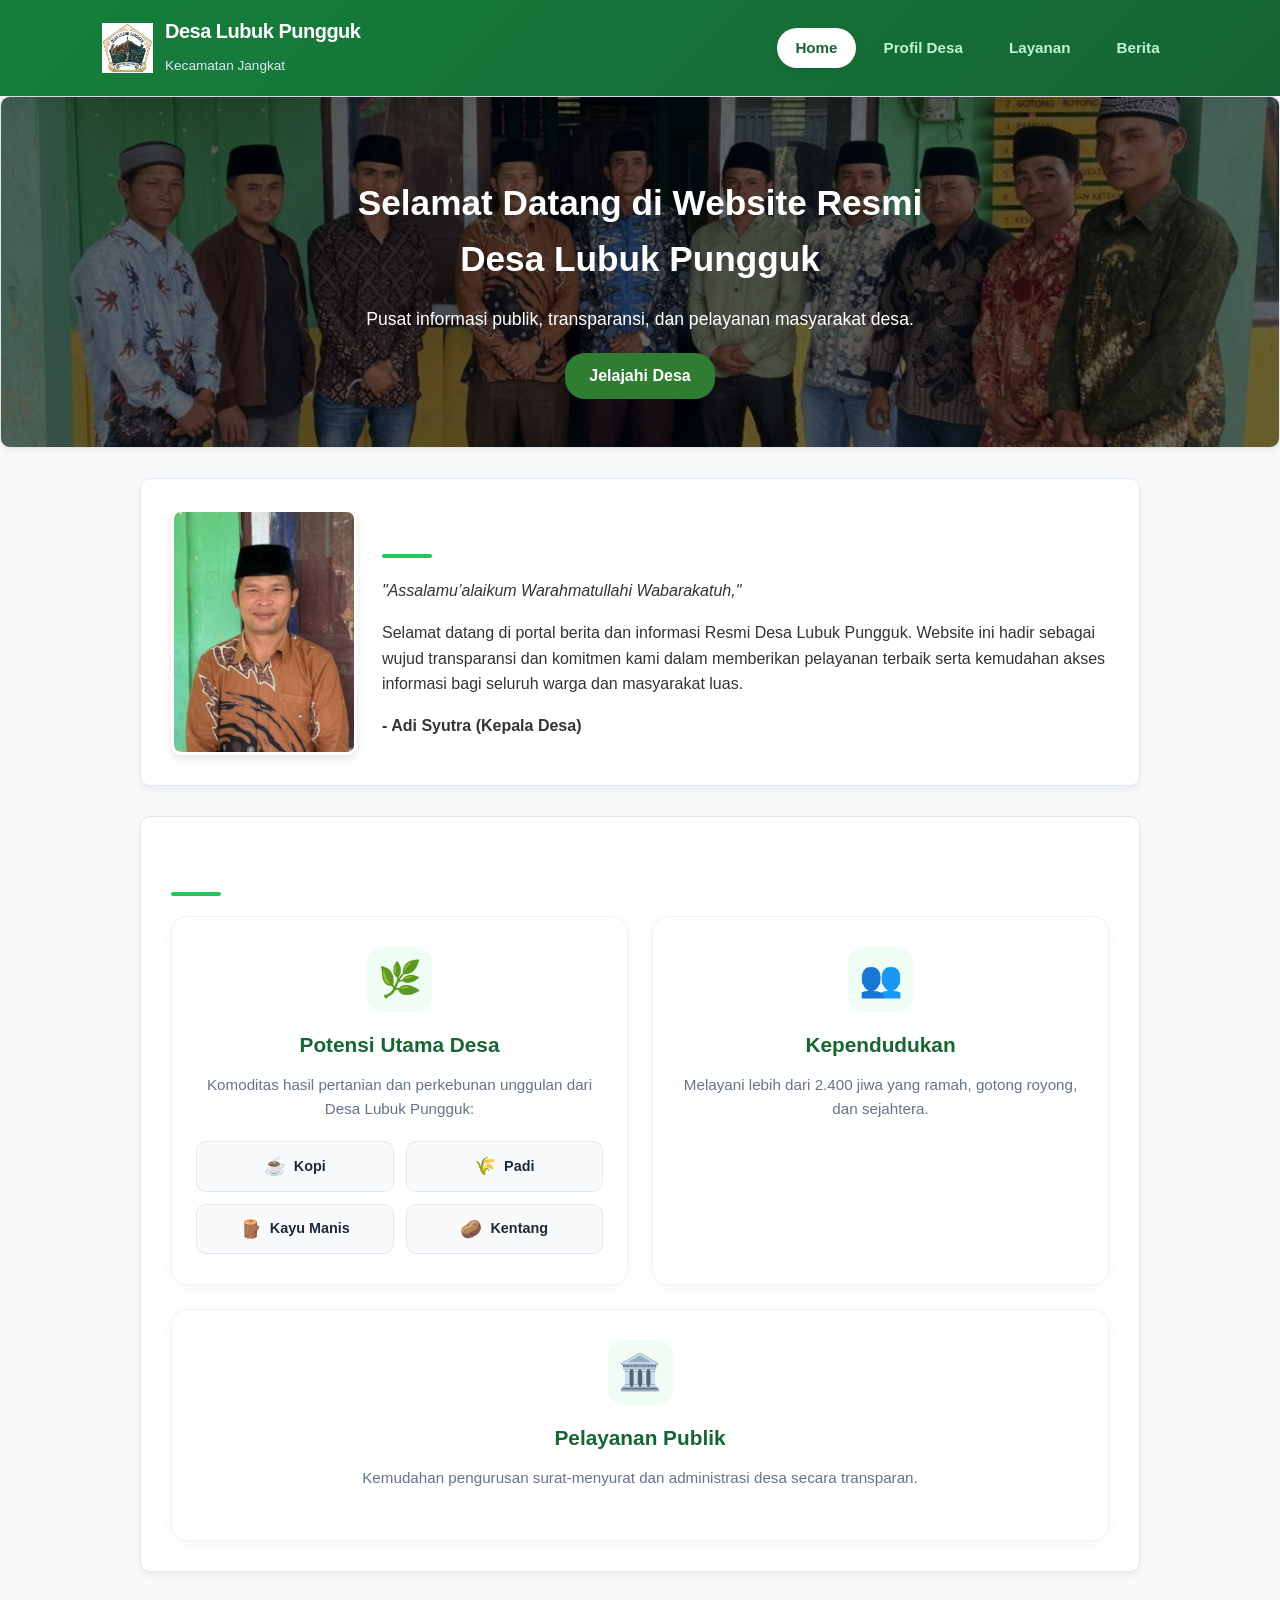
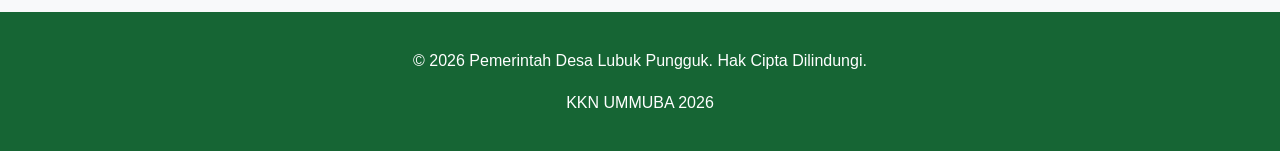
==== index.html @ f2534c93 "Add files via upload" ====
<!DOCTYPE html>
<html lang="id">

<head>
    <meta charset="UTF-8">
    <meta name="viewport" content="width=device-width, initial-scale=1.0">
    <title>Beranda - Desa Lubuk Pungguk</title>
    <link rel="stylesheet" href="index.css">
</head>

<body>

    <!-- Header & Navigasi Utama -->
    <header>
        <div class="logo">
            <img src="LOGO DESA1.png" alt="Logo Desa Lubuk Pungguk">
            <div class="logo-text">
                <h2>Desa Lubuk Pungguk</h2>
                <p>Kecamatan Jangkat</p>
            </div>
        </div>
        <nav>
            <a href="index.html" class="active">Home</a>
            <a href="profile.html">Profil Desa</a>
            <a href="Layanan.html">Layanan</a>
            <a href="berita.html" class="active">Berita</a>
        </nav>
    </header>

    <!-- Hero Section (Sambutan Utama) -->
    <section class="hero">
        <div class="hero-text">
            <h1>Selamat Datang di Website Resmi<br>Desa Lubuk Pungguk</h1>
            <p>Pusat informasi publik, transparansi, dan pelayanan masyarakat desa.</p>
            <a href="#sekilas" class="btn-utama">Jelajahi Desa</a>
        </div>
    </section>

    <!-- Konten Utama Beranda -->
    <main class="container">

        <!-- Sambutan Kepala Desa -->
        <section class="sambutan" id="sekilas">
            <div class="sambutan-box">
                <div class="foto-kades">
                    <img src="pak kades.jpeg" alt="Foto Bp. Adi Syutra - Kepala Desa" class="img-kades">
                </div>
                <div class="teks-sambutan">
                    <h2>Sambutan Kepala Desa</h2>
                    <p><em>"Assalamu’alaikum Warahmatullahi Wabarakatuh,"</em></p>
                    <p>Selamat datang di portal berita dan informasi Resmi Desa Lubuk Pungguk. Website ini hadir sebagai
                        wujud transparansi dan komitmen kami dalam memberikan pelayanan terbaik serta kemudahan akses
                        informasi bagi seluruh warga dan masyarakat luas.</p>
                    <p><strong>- Adi Syutra (Kepala Desa)</strong></p>
                </div>
            </div>
        </section>

        <!-- Ringkasan Fitur / Potensi Utama -->
        <section class="ringkasan-fitur">
            <h2>Seputar Desa Kami</h2>
            <div class="cards">
                <!-- Kartu 1: Potensi Utama Desa -->
                <div class="card card-ringkasan">
                    <div class="card-icon-box">
                        <span class="icon">🌿</span>
                    </div>
                    <h3>Potensi Utama Desa</h3>
                    <p class="card-desc">Komoditas hasil pertanian dan perkebunan unggulan dari Desa Lubuk Pungguk:</p>
            
                    <ul class="potensi-list">
                        <li>
                            <span class="item-icon">☕</span>
                            <span class="item-text">Kopi</span>
                        </li>
                        <li>
                            <span class="item-icon">🌾</span>
                            <span class="item-text">Padi</span>
                        </li>
                        <li>
                            <span class="item-icon">🪵</span>
                            <span class="item-text">Kayu Manis</span>
                        </li>
                        <li>
                            <span class="item-icon">🥔</span>
                            <span class="item-text">Kentang</span>
                        </li>
                    </ul>
                </div>
            
                <!-- Kartu 2: Kependudukan -->
                <div class="card card-ringkasan">
                    <div class="card-icon-box">
                        <span class="icon">👥</span>
                    </div>
                    <h3>Kependudukan</h3>
                    <p class="card-desc">Melayani lebih dari 2.400 jiwa yang ramah, gotong royong, dan sejahtera.</p>
                </div>
            
                <!-- Kartu 3: Pelayanan Publik -->
                <div class="card card-ringkasan">
                    <div class="card-icon-box">
                        <span class="icon">🏛️</span>
                    </div>
                    <h3>Pelayanan Publik</h3>
                    <p class="card-desc">Kemudahan pengurusan surat-menyurat dan administrasi desa secara transparan.</p>
                </div>
            </div>
        </section>


    </main>

    <!-- Footer -->
    <footer>
        <p>&copy; 2026 Pemerintah Desa Lubuk Pungguk. Hak Cipta Dilindungi.</p>
        <p>KKN UMMUBA 2026</p>
    </footer>

    <!-- Panggil file JavaScript -->
    <script src="script.js"></script>
</body>

</html>
---- index.css ----
/* Tampilan Dasar */
body {
    font-family: 'Segoe UI', Tahoma, Geneva, Verdana, sans-serif;
    margin: 0;
    padding: 0;
    background-color: #f8f9fa;
    color: #333;
    line-height: 1.6;
}

/* Header & Navigasi Universal */
/* Header & Navigasi Universal */
header {
    background: linear-gradient(135deg, #15803d 0%, #166534 100%);
    color: white;
    display: flex;
    justify-content: space-between;
    align-items: center;
    padding: 1.2rem 8%;
    position: sticky;
    top: 0;
    z-index: 100;
    box-shadow: 0 4px 20px rgba(0, 0, 0, 0.08);
}

.logo h2 {
    margin: 0;
    font-size: 1.35rem;
    font-weight: 700;
    letter-spacing: -0.5px;
}

nav {
    display: flex;
    align-items: center;
}

/* Style dasar menu navigasi */
nav a {
    color: #bbf7d0;
    text-decoration: none;
    margin-left: 10px;
    font-weight: 600;
    font-size: 0.95rem;
    padding: 8px 18px;
    border-radius: 20px;
    /* Transisi halus saat kursor diarahkan */
    transition: all 0.3s ease; 
    position: relative;
}

/* EFEK HOVER: Saat kursor diarahkan ke menu (Home, Profil, Layanan, dll) */
nav a:hover {
    color: #ffffff;
    background-color: rgba(255, 255, 255, 0.2); /* Latar belakang putih transparan */
    transform: translateY(-2px);                  /* Efek terangkat sedikit ke atas */
    box-shadow: 0 4px 10px rgba(0, 0, 0, 0.15);  /* Bayangan lembut di bawah menu */
}

/* Tampilan untuk menu yang sedang AKTIF (Halaman yang dibuka) */
nav a.active {
    color: #166534;
    background-color: #ffffff;                    /* Latar belakang putih solid */
    font-weight: 700;
    box-shadow: 0 2px 8px rgba(0, 0, 0, 0.1);
}

/* Bagian Logo + Teks Desa */
.logo {
    display: flex;
    align-items: center;
    gap: 12px; /* Jarak antara gambar logo dan teks */
}

.logo img {
    height: 50px; /* Ukuran tinggi logo */
    width: auto;
    object-fit: contain;
}

.logo-text h2 {
    margin: 0;
    font-size: 1.25rem;
    font-weight: 700;
    color: #ffffff;
    line-height: 1.2;
}

/* Menghapus garis hijau default h2 khusus untuk teks logo */
.logo-text h2::after {
    display: none;
}

.logo-text p {
    margin: 2px 0 0 0;
    font-size: 0.85rem;
    color: #e2e8f0;
    font-weight: 400;
}
/* Layout Konten Utama */
.container {
    max-width: 1050px;
    margin: 40px auto;
    padding: 0 20px;
}

section {
    background: #ffffff;
    padding: 32px;
    margin-bottom: 30px;
    border-radius: 16px;
    box-shadow: 0 4px 20px rgba(0, 0, 0, 0.03);
    border: 1px solid #e2e8f0;
}

h2 {
    color: #ffffff;
    font-size: 1.5rem;
    font-weight: 700;
    margin-top: 0;
    margin-bottom: 20px;
    position: relative;
    padding-bottom: 10px;
}

/* Akses garis hijau kecil di bawah setiap judul H2 */
h2::after {
    content: '';
    position: absolute;
    bottom: 0;
    left: 0;
    width: 50px;
    height: 4px;
    background-color: #22c55e;
    border-radius: 2px;
}
/* Hero Section */
.hero {
    background: linear-gradient(rgba(0, 0, 0, 0.6), rgba(0, 0, 0, 0.6)), 
                url(perangkat\ desa\ 2.jpeg) center/cover no-repeat;
    height: 350px;
    display: flex;
    justify-content: center;
    align-items: center;
    text-align: center;
    color: white;
    padding: 0 20px;
}

.hero h1 {
    font-size: 2.2rem;
    margin-bottom: 10px;
}

.hero p {
    font-size: 1.1rem;
    margin-bottom: 20px;
}

.btn-utama {
    display: inline-block;
    background-color: #2e7d32;
    color: white;
    padding: 10px 24px;
    text-decoration: none;
    border-radius: 20px;
    font-weight: bold;
}

.btn-utama:hover {
    background-color: #388e3c;
}

/* Layout Konten */
.container {
    max-width: 1000px;
    margin: 30px auto;
    padding: 0 20px;
}

section {
    background: white;
    padding: 30px;
    margin-bottom: 30px;
    border-radius: 10px;
    box-shadow: 0 4px 6px rgba(0,0,0,0.05);
}

h2 {
    color: #ffffff;
    margin-top: 0;
    margin-bottom: 20px;
}

/* Sambutan Kades */
.sambutan-box {
    display: flex;
    gap: 25px;
    align-items: center;
    flex-wrap: wrap;
}

/* --- Bagian Sambutan Kades di style.css --- */

/* Gaya untuk wadah fotonya */
.foto-kades {
    flex-shrink: 0; /* Agar foto tidak gepeng saat layar menyempit */
    display: flex;
    justify-content: center;
}

/* Gaya baru untuk mengatur ukuran foto yang sebenarnya */
.img-kades {
    /* --- REKOMENDASI UKURAN --- */
    width: 180px;      /* Lebar foto (misalnya 180 pixel) */
    height: 240px;     /* Tinggi foto (misalnya 240 pixel) */
    /* -------------------------- */
    
    object-fit: cover; /* Agar foto terpotong rapi jika aslinya tidak pas */
    object-position: center top; /* Memastikan wajah tetap terlihat di tengah atas */
    border-radius: 10px; /* Sudut foto agak melengkung */
    box-shadow: 0 4px 8px rgba(0,0,0,0.1); /* Efek bayangan halus */
    border: 3px solid white; /* Bingkai putih tebal agar terlihat elegan */
}

.teks-sambutan {
    flex: 1;
    min-width: 250px;
}

/* Container Cards */
.cards {
    display: flex;
    gap: 24px;
    align-items: stretch; /* Memastikan semua kartu memiliki tinggi yang sama */
    flex-wrap: wrap;
}

/* Gaya Seragam untuk Semua Kartu */
.card-ringkasan {
    flex: 1;
    min-width: 280px;
    background: #ffffff;
    border-radius: 16px;
    padding: 30px 24px;
    border: 1px solid #eef2f5;
    box-shadow: 0 4px 15px rgba(0, 0, 0, 0.04);
    display: flex;
    flex-direction: column;
    align-items: center;
    text-align: center;
    transition: transform 0.3s ease, box-shadow 0.3s ease;
}

.card-ringkasan:hover {
    transform: translateY(-5px);
    box-shadow: 0 8px 25px rgba(0, 0, 0, 0.08);
}

/* Container Icon Atas */
.card-icon-box {
    margin-bottom: 16px;
}

.card-ringkasan .icon {
    font-size: 2.2rem;
    display: inline-flex;
    align-items: center;
    justify-content: center;
    width: 65px;
    height: 65px;
    background-color: #f0fdf4;
    border-radius: 16px;
}

/* Judul Kartu */
.card-ringkasan h3 {
    color: #166534;
    font-size: 1.3rem;
    font-weight: 700;
    margin: 0 0 12px 0;
}

/* Deskripsi Kartu */
.card-desc {
    color: #64748b;
    font-size: 0.95rem;
    line-height: 1.6;
    margin: 0 0 20px 0;
}

/* Grid Komoditas Potensi Desa */
.potensi-list {
    list-style: none;
    padding: 0;
    margin: auto 0 0 0; /* Otomatis ke bawah */
    display: grid;
    grid-template-columns: repeat(2, 1fr);
    gap: 12px;
    width: 100%;
}

.potensi-list li {
    display: flex;
    align-items: center;
    justify-content: center;
    gap: 8px;
    background: #f8fafc;
    border: 1px solid #e2e8f0;
    padding: 10px 8px;
    border-radius: 10px;
    font-weight: 600;
    color: #1e293b;
    font-size: 0.9rem;
    transition: background 0.2s ease, border-color 0.2s ease;
}

.potensi-list li:hover {
    background: #f1f5f9;
    border-color: #cbd5e1;
}

.potensi-list .item-icon {
    font-size: 1.1rem;
}

/* Responsive Mobile */
@media (max-width: 768px) {
    .cards {
        flex-direction: column;
    }
}



/* Footer */
footer {
    text-align: center;
    padding: 20px;
    background-color: #166534;
    color: white;
    margin-top: 40px;
}

/* Styling Tombol Back to Top */
#backToTop {
    display: none;
    position: fixed;
    bottom: 30px;
    right: 30px;
    z-index: 99;
    font-size: 1.2rem;
    font-weight: bold;
    border: none;
    outline: none;
    background-color: white;
    color: #1b7a43;
    cursor: pointer;
    padding: 12px 18px;
    border-radius: 50%;
    box-shadow: 0 4px 12px rgba(0,0,0,0.2);
    transition: background-color 0.2s, transform 0.2s;
}

#backToTop:hover {
    background-color: white;
    transform: translateY(-3px);
}

html {
    scroll-behavior: smooth;
}
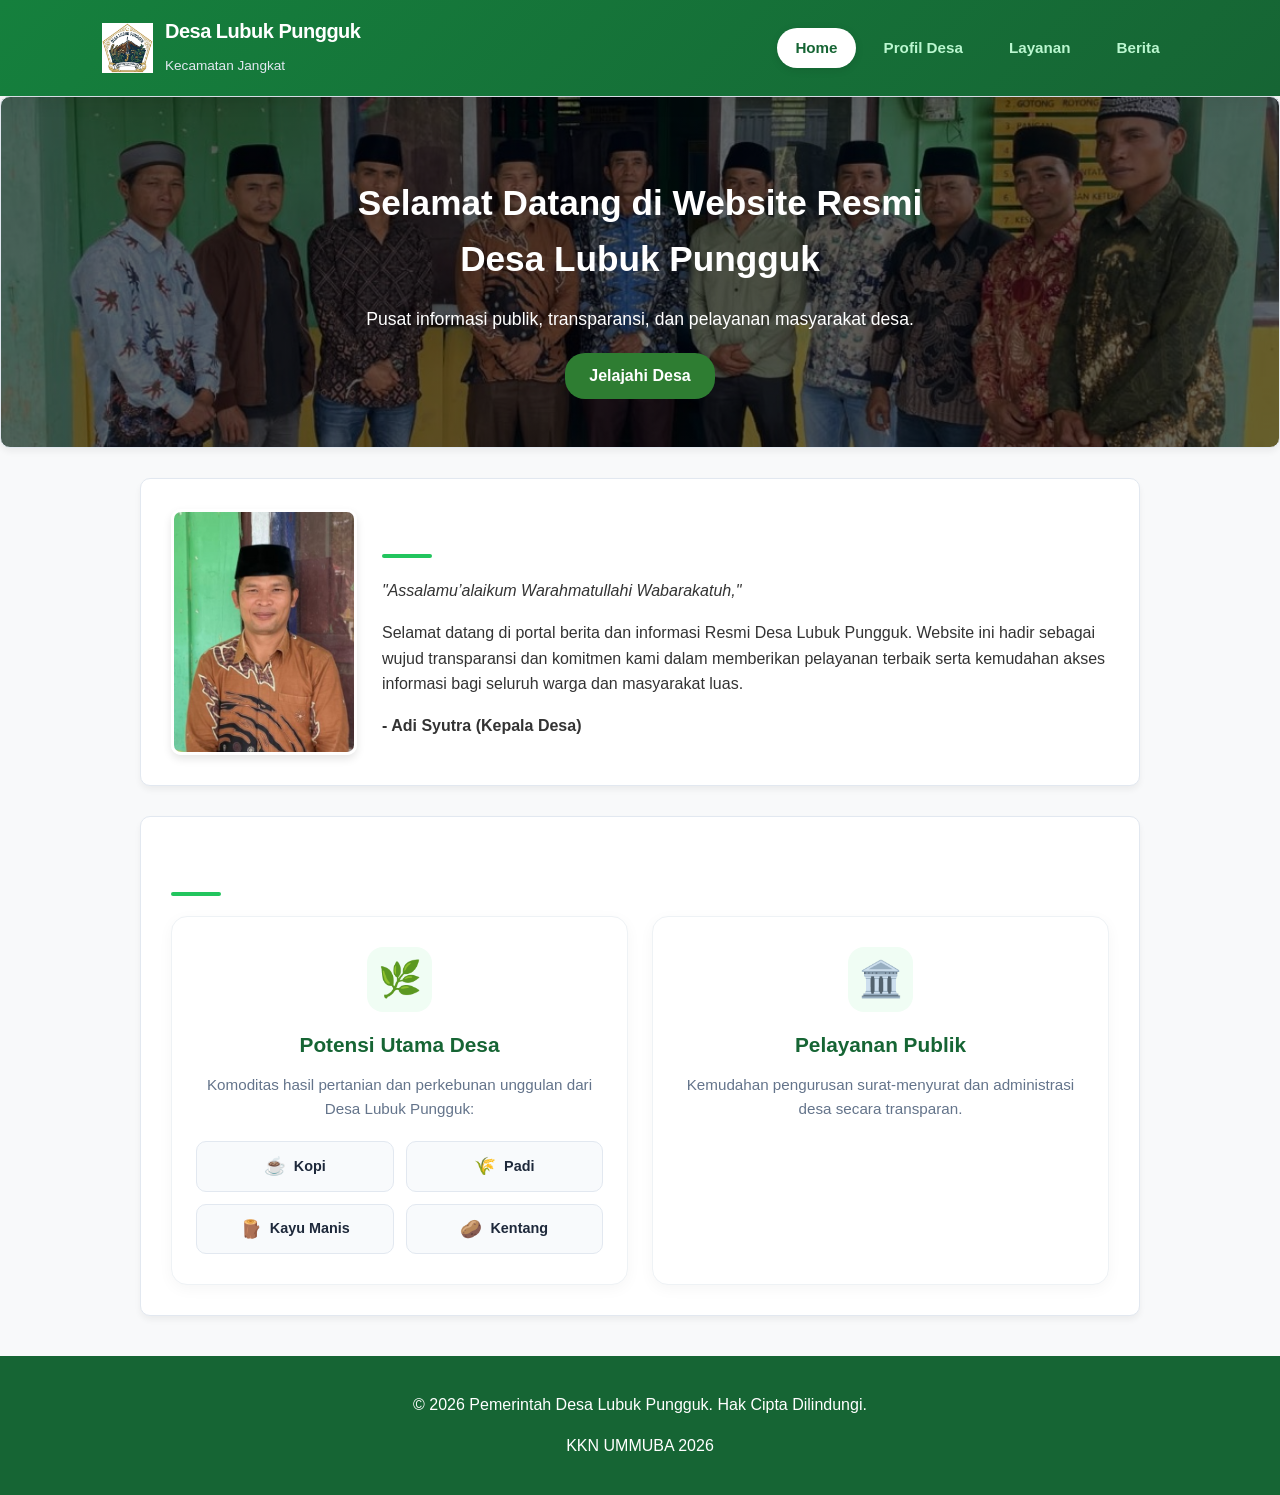
==== commit b3d8db10: "Update index.html" ====
--- a/index.html
+++ b/index.html
@@ -88,14 +88,6 @@
                     </ul>
                 </div>
             
-                <!-- Kartu 2: Kependudukan -->
-                <div class="card card-ringkasan">
-                    <div class="card-icon-box">
-                        <span class="icon">👥</span>
-                    </div>
-                    <h3>Kependudukan</h3>
-                    <p class="card-desc">Melayani lebih dari 2.400 jiwa yang ramah, gotong royong, dan sejahtera.</p>
-                </div>
             
                 <!-- Kartu 3: Pelayanan Publik -->
                 <div class="card card-ringkasan">
@@ -121,4 +113,4 @@
     <script src="script.js"></script>
 </body>
 
-</html>+</html>
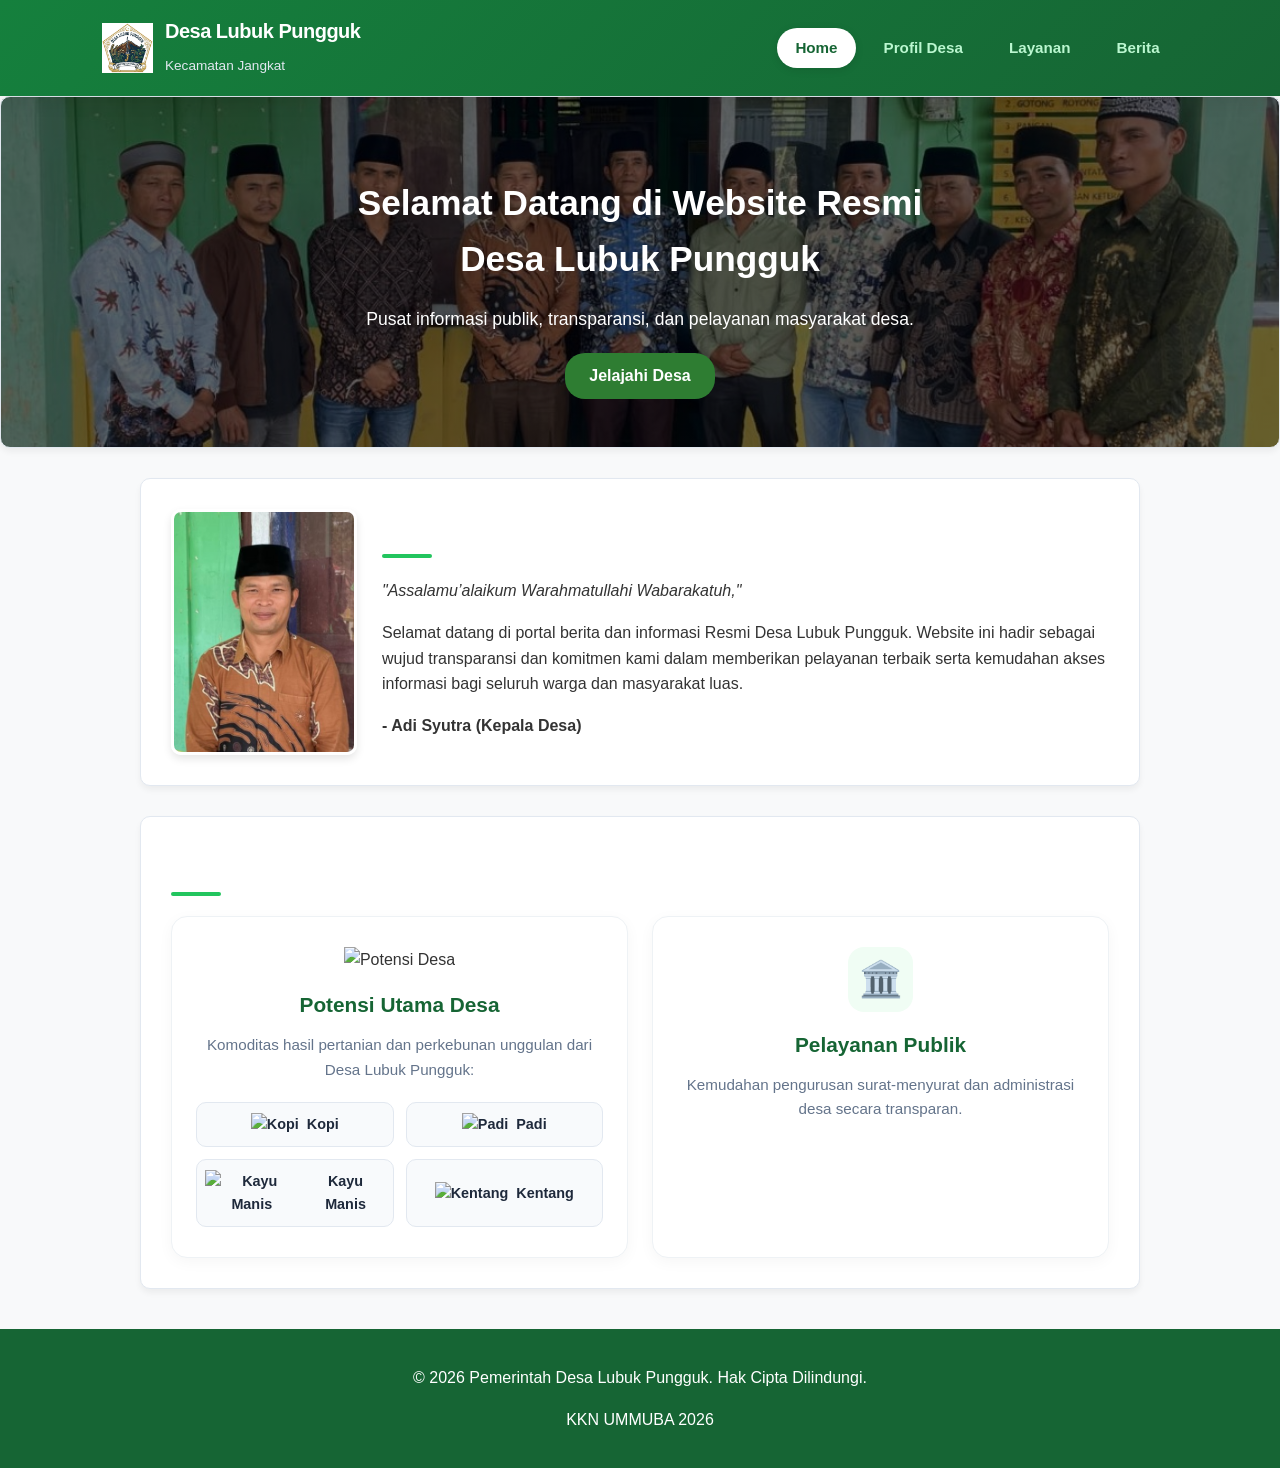
==== commit ca74aa15: "Update index.html" ====
--- a/index.html
+++ b/index.html
@@ -61,33 +61,37 @@
             <h2>Seputar Desa Kami</h2>
             <div class="cards">
                 <!-- Kartu 1: Potensi Utama Desa -->
-                <div class="card card-ringkasan">
-                    <div class="card-icon-box">
-                        <span class="icon">🌿</span>
-                    </div>
-                    <h3>Potensi Utama Desa</h3>
-                    <p class="card-desc">Komoditas hasil pertanian dan perkebunan unggulan dari Desa Lubuk Pungguk:</p>
-            
-                    <ul class="potensi-list">
-                        <li>
-                            <span class="item-icon">☕</span>
-                            <span class="item-text">Kopi</span>
-                        </li>
-                        <li>
-                            <span class="item-icon">🌾</span>
-                            <span class="item-text">Padi</span>
-                        </li>
-                        <li>
-                            <span class="item-icon">🪵</span>
-                            <span class="item-text">Kayu Manis</span>
-                        </li>
-                        <li>
-                            <span class="item-icon">🥔</span>
-                            <span class="item-text">Kentang</span>
-                        </li>
-                    </ul>
+            <div class="card card-ringkasan">
+                <!-- Icon Utama Header (Gambar) -->
+                <div class="card-icon-box">
+                    <img src="Daun.jpg" alt="Potensi Desa" class="icon-img-main">
                 </div>
             
+                <h3>Potensi Utama Desa</h3>
+                <p class="card-desc">Komoditas hasil pertanian dan perkebunan unggulan dari Desa Lubuk Pungguk:</p>
+            
+                <!-- Daftar Komoditas dengan Gambar Asli -->
+                <ul class="potensi-list">
+                    <li>
+                        <img src="biji kopi.jpg" alt="Kopi" class="item-img">
+                        <span class="item-text">Kopi</span>
+                    </li>
+                    <li>
+                        <img src="Padi.jpg" alt="Padi" class="item-img">
+                        <span class="item-text">Padi</span>
+                    </li>
+                    <li>
+                        <img src="Kayu-manis.jpg" alt="Kayu Manis" class="item-img">
+                        <span class="item-text">Kayu Manis</span>
+                    </li>
+                    <li>
+                        <img src="kentang.jpeg" alt="Kentang" class="item-img">
+                        <span class="item-text">Kentang</span>
+                    </li>
+                </ul>
+            </div>
+            
+                
             
                 <!-- Kartu 3: Pelayanan Publik -->
                 <div class="card card-ringkasan">
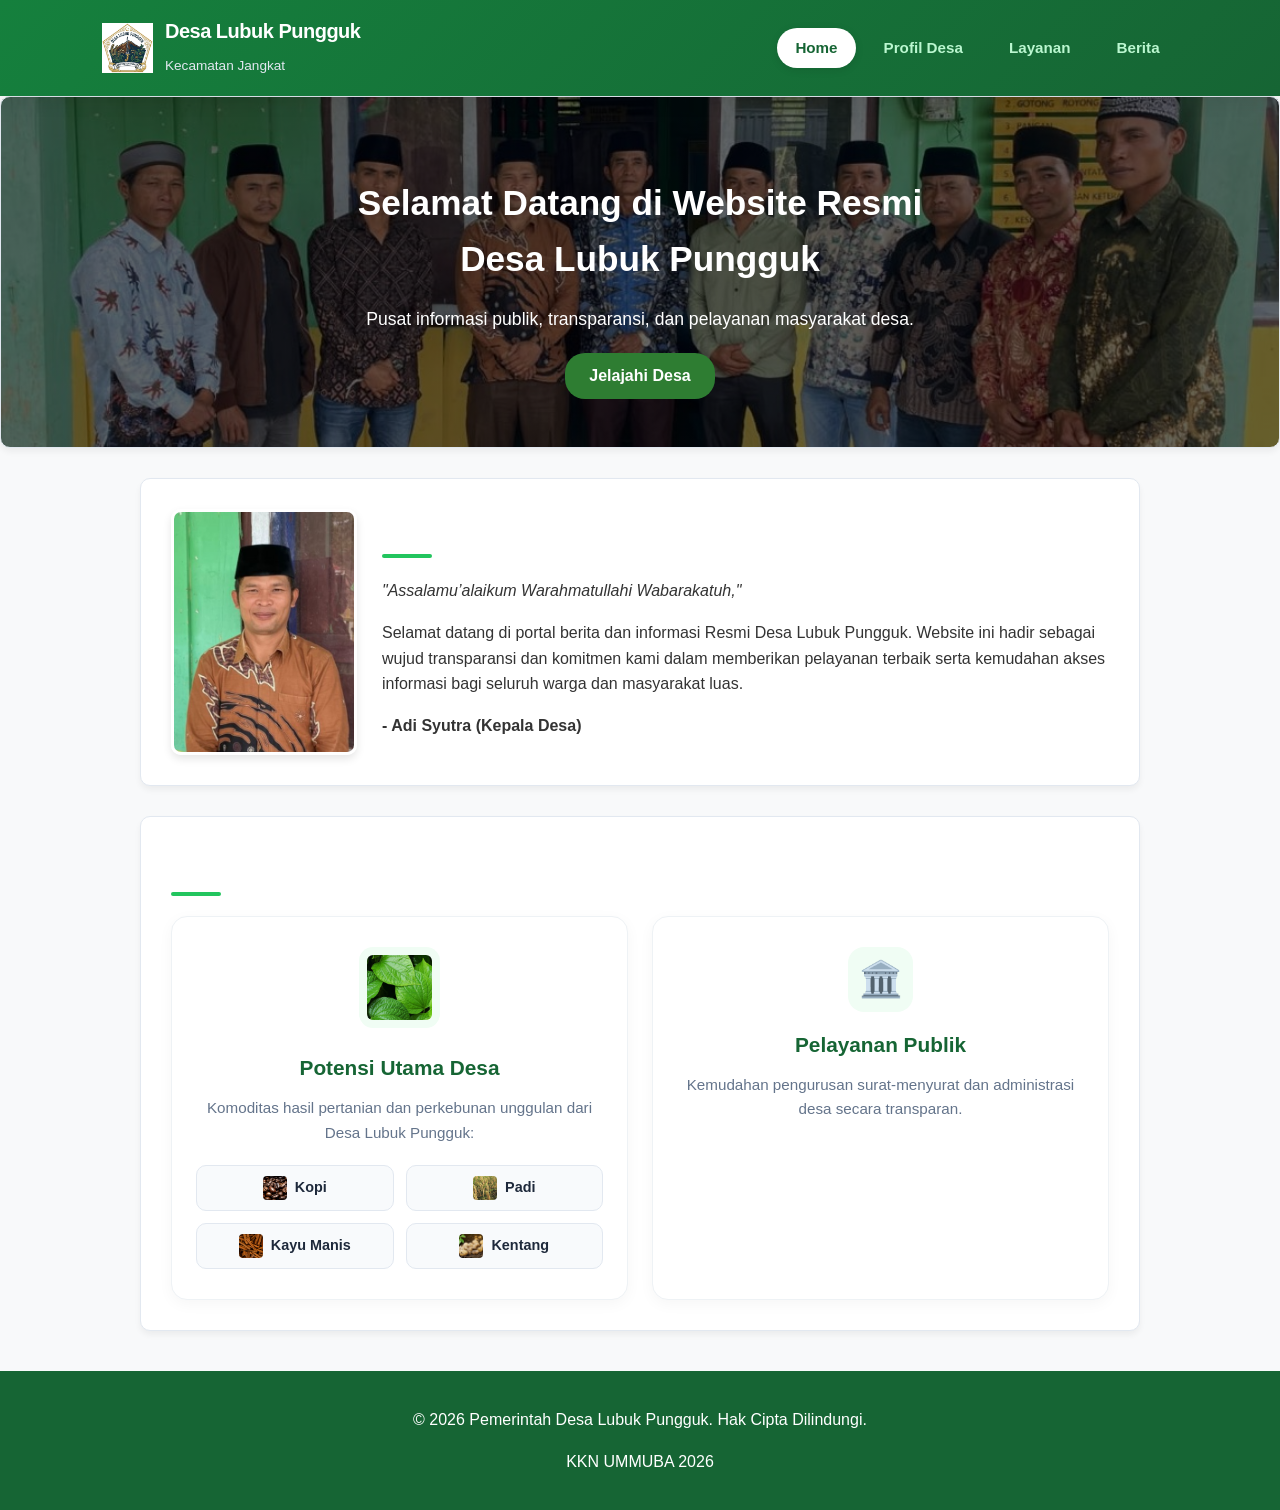
==== commit 048c6e27: "Update index.html" ====
--- a/index.html
+++ b/index.html
@@ -4,6 +4,7 @@
 <head>
     <meta charset="UTF-8">
     <meta name="viewport" content="width=device-width, initial-scale=1.0">
+    <meta name="google-site-verification" content="MINEiuSS3Di6GwegRdHTikI8NbKRBFdV5DA03OsXGzY" />
     <title>Beranda - Desa Lubuk Pungguk</title>
     <link rel="stylesheet" href="index.css">
 </head>
--- a/index.css
+++ b/index.css
@@ -289,6 +289,24 @@
     margin: 0 0 20px 0;
 }
 
+/* Style Gambar Icon Utama di Atas */
+.icon-img-main {
+    width: 65px;
+    height: 65px;
+    object-fit: cover;
+    border-radius: 14px;
+    background-color: #f0fdf4;
+    padding: 8px; /* Berikan padding jika gambarnya berbentuk icon transparan (PNG) */
+}
+
+/* Style Gambar Icon Kecil di List Komoditas */
+.potensi-list .item-img {
+    width: 24px;
+    height: 24px;
+    object-fit: cover;
+    border-radius: 4px; /* Gunakan 50% jika ingin gambarnya bulat melingkar */
+    flex-shrink: 0;
+}
 /* Grid Komoditas Potensi Desa */
 .potensi-list {
     list-style: none;
@@ -369,4 +387,4 @@
 
 html {
     scroll-behavior: smooth;
-}+}
